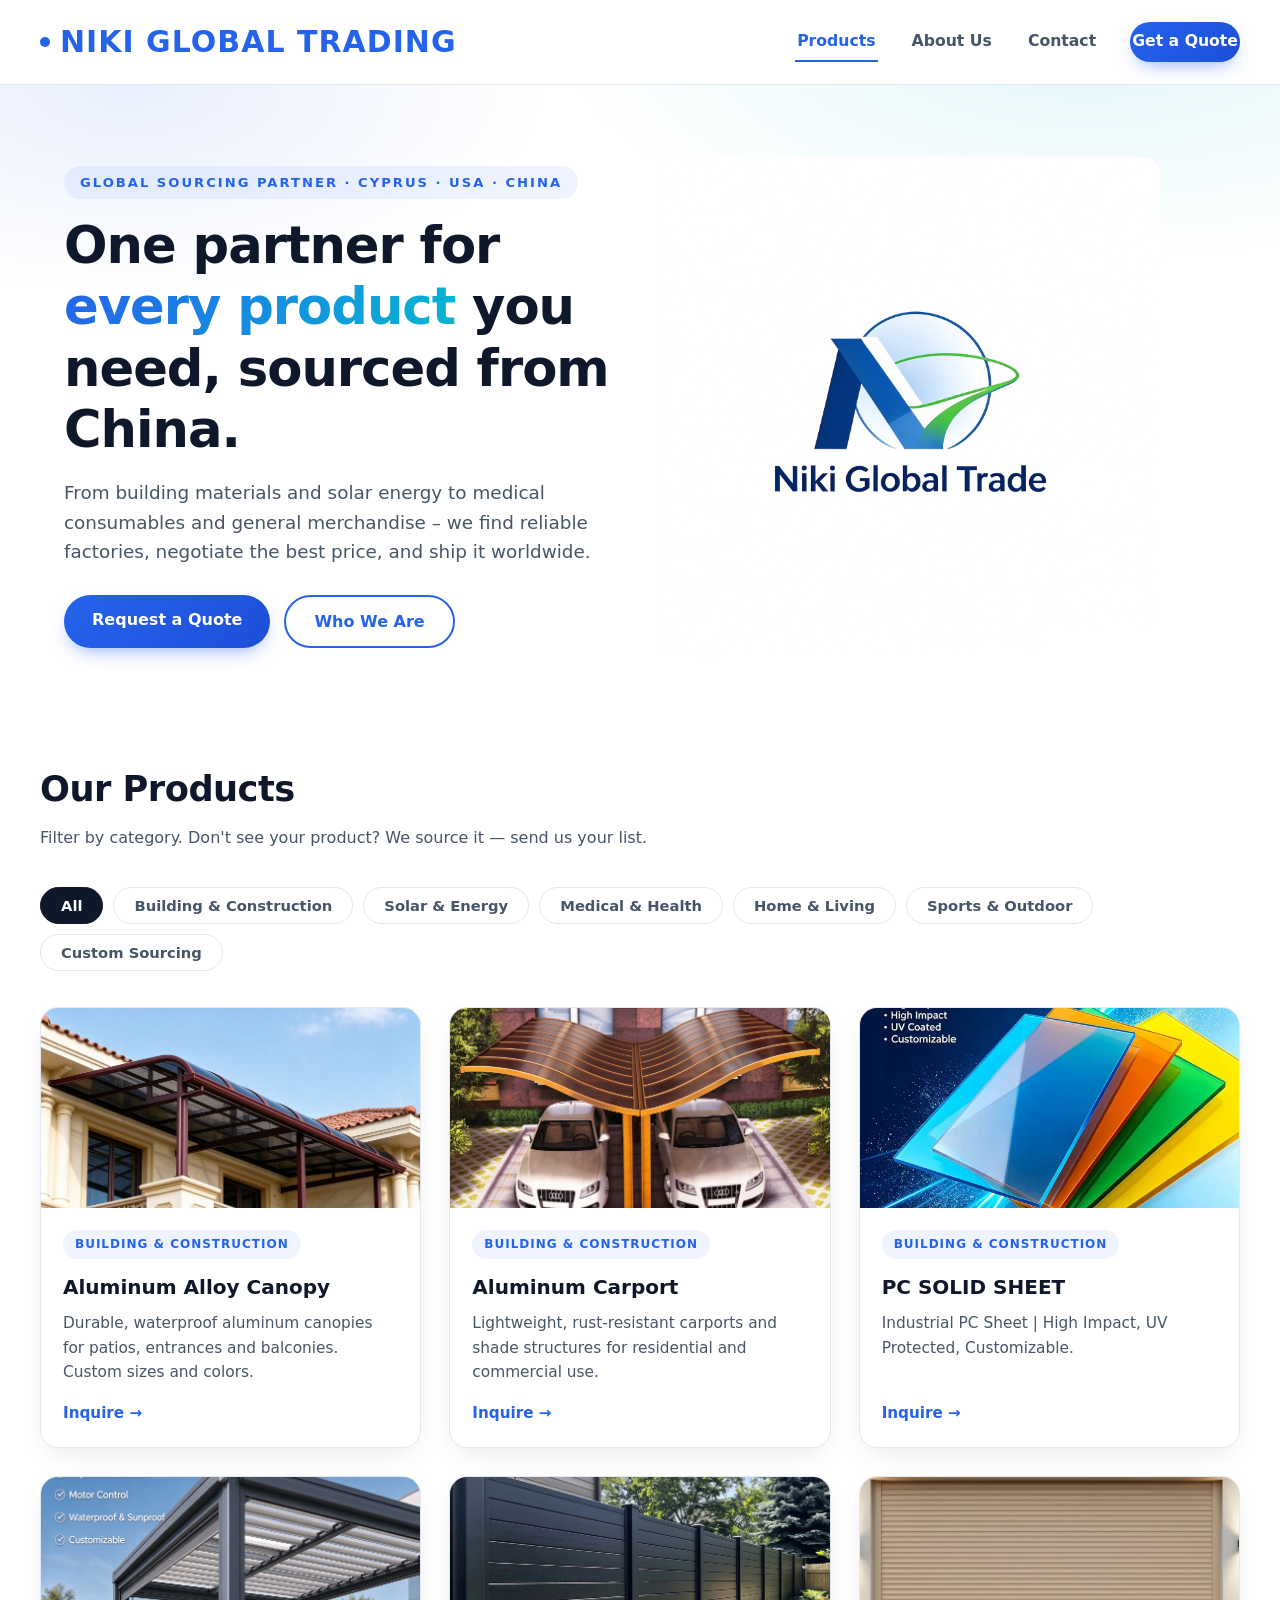
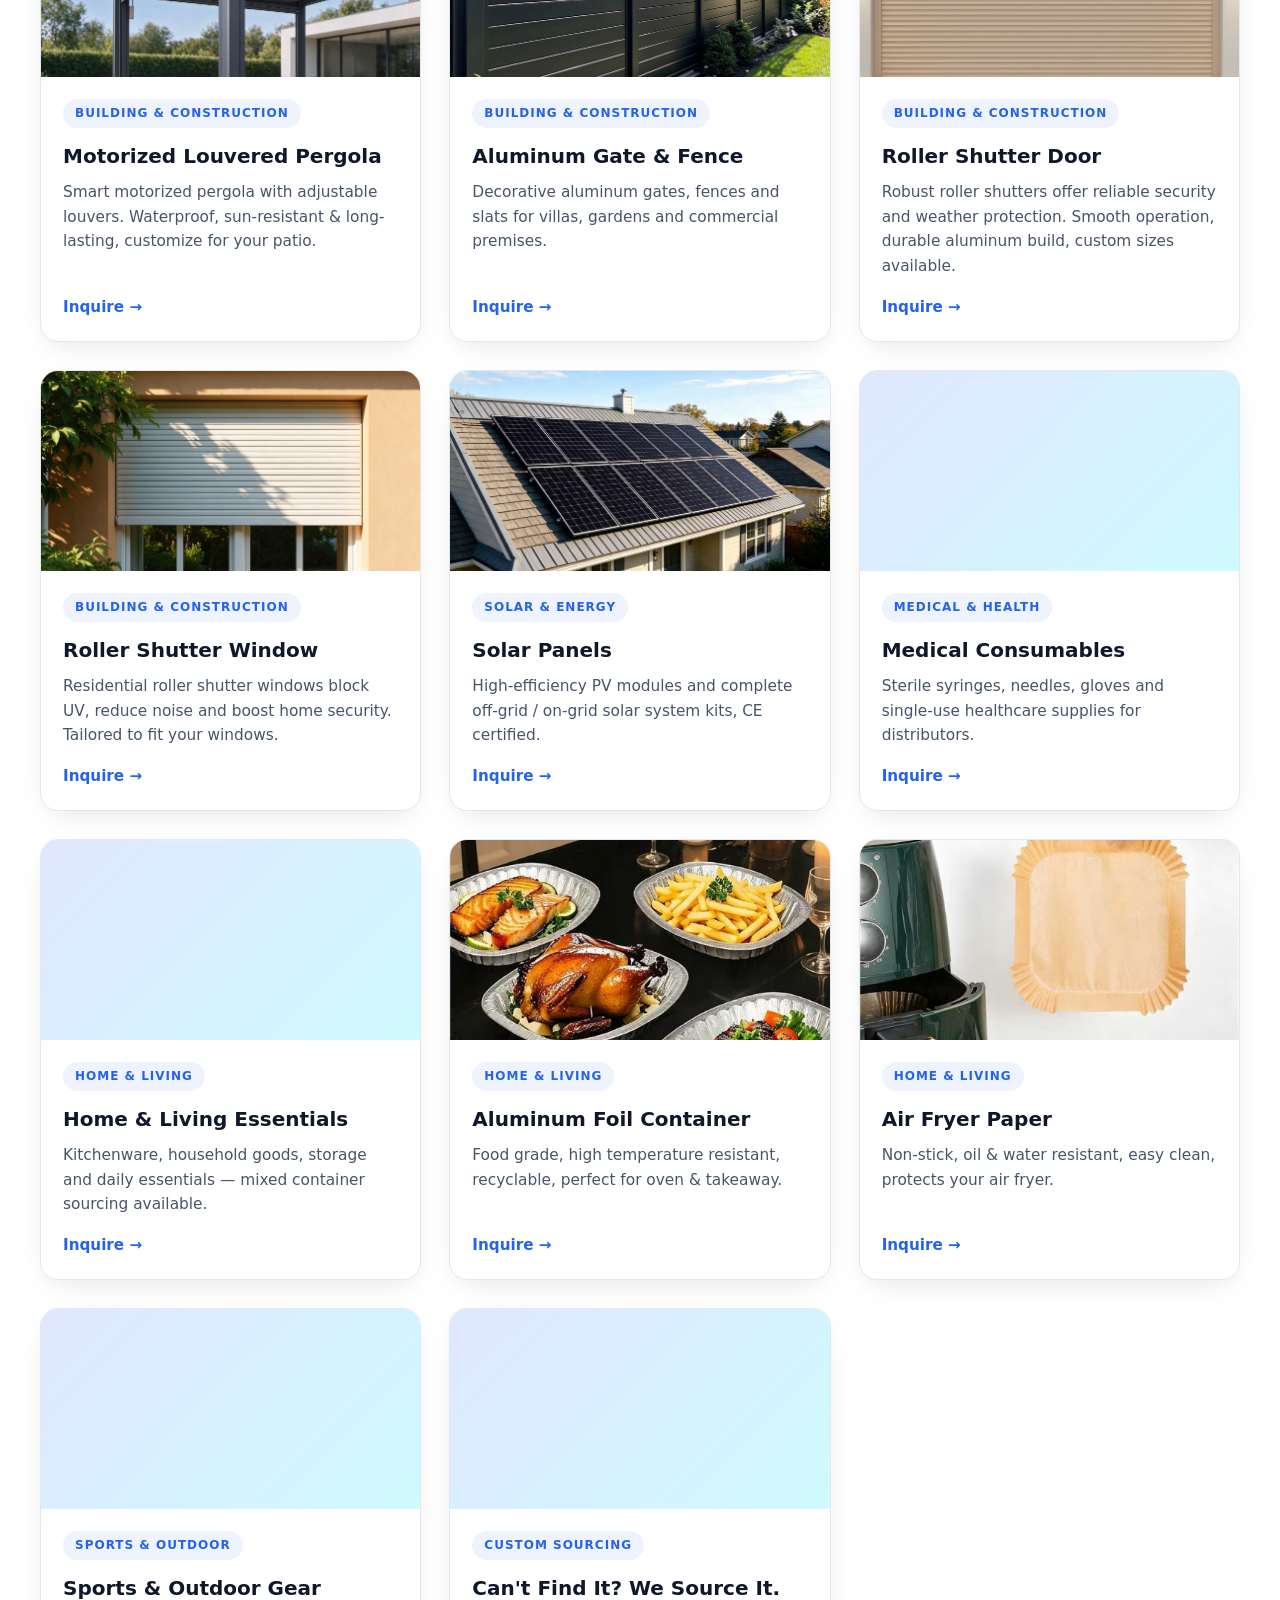
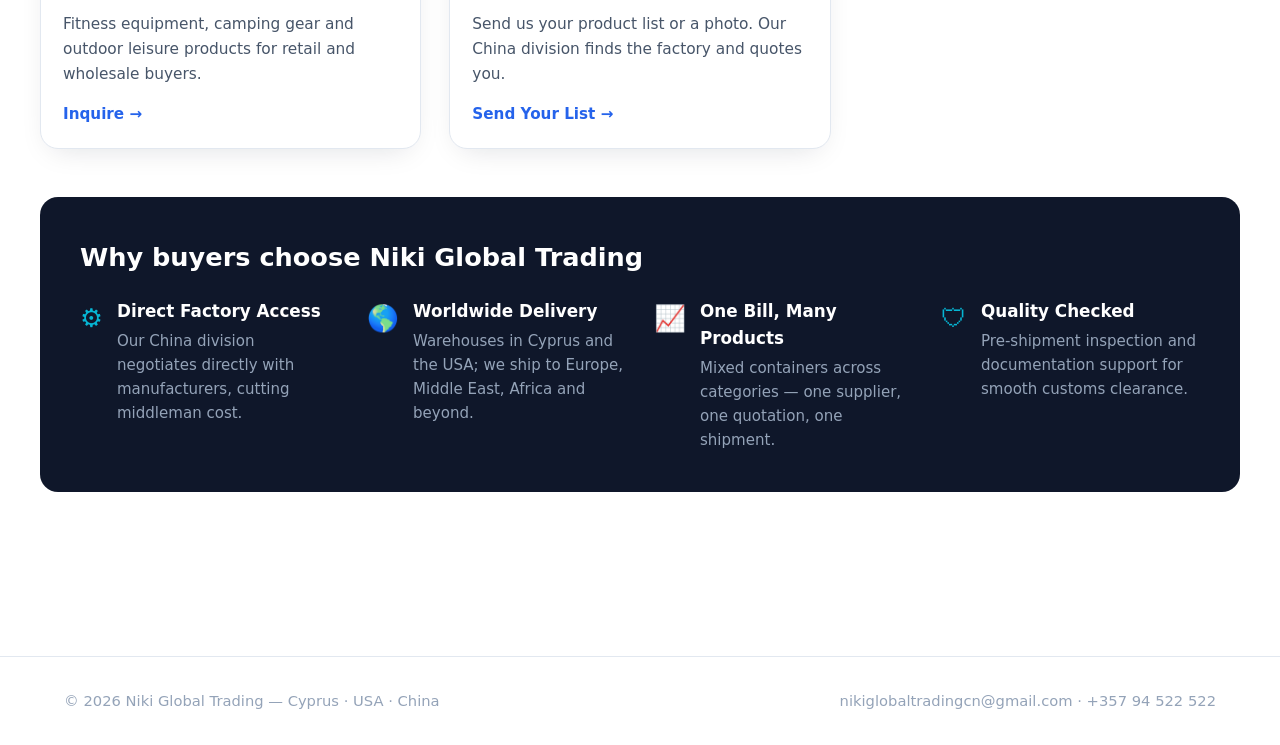
==== index.html @ d220c9c3 "Update index.html" ====
<!DOCTYPE html>
<html lang="en">
<head>
  <meta charset="UTF-8">
  <meta name="viewport" content="width=device-width, initial-scale=1.0">
  <title>Niki Global Trading | Products — Sourcing from China to the World</title>
  <meta name="description" content="Niki Global Trading: building materials, solar, medical consumables and general sourcing from China. Offices in Cyprus, USA and China.">
  <link rel="stylesheet" href="https://miaoda.feishu.cn/fonts/css2?family=Inter:wght@400;600;700;800&display=swap">
  <link rel="stylesheet" href="css/style.css">
</head>
<body>

<!-- ===================== Header ===================== -->
<header>
  <div class="container nav">
  
 <a href="index.html" class="brand"><span class="dot"></span><span class="brand-text">NIKI GLOBAL TRADING</span></a>
    <button class="nav-toggle" id="navToggle" aria-label="Menu">&#9776;</button>
    <nav class="nav-links" id="navLinks">
      <a href="index.html" class="active">Products</a>
      <a href="about.html">About Us</a>
      <a href="contact.html">Contact</a>
      <a href="contact.html" class="btn" style="color:#ffffff !important;">Get a Quote</a>
    </nav>
  </div>
</header>

<!-- ===================== Hero ===================== -->
<!-- ==================== Hero ==================== -->
<section class="hero">
  <div class="container hero-row">
    <div class="hero-text">
      <span class="eyebrow">Global Sourcing Partner · Cyprus · USA · China</span>
      <h1>One partner for <em>every product</em> you need, sourced from China.</h1>
      <p>From building materials and solar energy to medical consumables and general merchandise – we find reliable factories, negotiate the best price, and ship it worldwide.</p>
      <div class="hero-cta">
        <a href="contact.html" class="btn">Request a Quote</a>
        <a href="about.html" class="btn btn-ghost">Who We Are</a>
      </div>
    </div>
    <div class="hero-img">
      <!-- 这里放你的图片，把文件名改成你上传的 -->
      <img src="images/banner-main.jpg" alt="Niki Global Trading" style="width:100%;max-width:500px;border-radius:16px;">
    </div>
  </div>
</section>

<!-- ===================== Products ===================== -->
<main class="container section">
  <div class="section-head">
    <h2>Our Products</h2>
    <p>Filter by category. Don't see your product? We source it — send us your list.</p>
  </div>

  <!-- Category filter buttons (add a button here when you add a new category) -->
  <div class="filter-bar" id="filterBar">
    <button class="filter-btn active" data-filter="all">All</button>
    <button class="filter-btn" data-filter="building">Building &amp; Construction</button>
    <button class="filter-btn" data-filter="solar">Solar &amp; Energy</button>
    <button class="filter-btn" data-filter="medical">Medical &amp; Health</button>
    <button class="filter-btn" data-filter="home">Home &amp; Living</button>
    <button class="filter-btn" data-filter="outdoor">Sports &amp; Outdoor</button>
    <button class="filter-btn" data-filter="custom">Custom Sourcing</button>
  </div>

  <!--
    HOW TO ADD A NEW PRODUCT:
    Copy one whole <div class="product-card"> block below, paste it here,
    then change: data-category, img src, tag text, h3 title, p description.
    Image folder: images/  (put your product photos there, e.g. images/canopy-01.jpg)
  -->
  <div class="product-grid" id="productGrid">

    <!-- ===== Building & Construction ===== -->
   <div class="product-card" data-category="building">
  <div class="product-media"><img src="images/canopy01.jpg" alt="Aluminum Alloy Canopy" onerror="this.style.display='none'"></div>
  <div class="product-body">
    <span class="product-tag">Building &amp; Construction</span>
    <h3>Aluminum Alloy Canopy</h3>
    <p>Durable, waterproof aluminum canopies for patios, entrances and balconies. Custom sizes and colors.</p>
    <a class="inquire" href="contact.html">Inquire →</a>
  </div>
</div>

    <div class="product-card" data-category="building">
      <div class="product-media"><img src="images/carport01.jpg" alt="Aluminum Carport" onerror="this.style.display='none'"></div>
      <div class="product-body">
        <span class="product-tag">Building &amp; Construction</span>
        <h3>Aluminum Carport</h3>
        <p>Lightweight, rust-resistant carports and shade structures for residential and commercial use.</p>
        <a class="inquire" href="contact.html">Inquire →</a>
      </div>
    </div>

    <div class="product-card" data-category="building">
      <div class="product-media"><img src="images/solidpolycarbonatesheets.jpg" alt="solid polycarbonate sheets.jpg" onerror="this.style.display='none'"></div>
      <div class="product-body">
        <span class="product-tag">Building &amp; Construction</span>
        <h3>PC SOLID SHEET</h3>
        <p>Industrial PC Sheet | High Impact, UV Protected, Customizable.</p>
        <a class="inquire" href="contact.html">Inquire →</a>
      </div>
    </div>

    <div class="product-card" data-category="building">
      <div class="product-media"><img src="images/Motorized Louvered Pergola.jpg" alt="Glass Railing" onerror="this.style.display='none'"></div>
      <div class="product-body">
        <span class="product-tag">Building &amp; Construction</span>
        <h3>Motorized Louvered Pergola</h3>
        <p>Smart motorized pergola with adjustable louvers. Waterproof, sun-resistant & long-lasting, customize for your patio.</p>
        <a class="inquire" href="contact.html">Inquire →</a>
      </div>
    </div>

    <div class="product-card" data-category="building">
      <div class="product-media"><img src="images/fence01.jpg" alt="Aluminum Gate" onerror="this.style.display='none'"></div>
      <div class="product-body">
        <span class="product-tag">Building &amp; Construction</span>
        <h3>Aluminum Gate &amp; Fence</h3>
        <p>Decorative aluminum gates, fences and slats for villas, gardens and commercial premises.</p>
        <a class="inquire" href="contact.html">Inquire →</a>
      </div>
    </div>

    <div class="product-card" data-category="building">
      <div class="product-media"><img src="images/rollershutterdoor.jpg" alt="Aluminum Gate" onerror="this.style.display='none'"></div>
      <div class="product-body">
        <span class="product-tag">Building &amp; Construction</span>
        <h3>Roller Shutter Door</h3>
        <p>Robust roller shutters offer reliable security and weather protection. Smooth operation, durable aluminum build, custom sizes available.</p>
        <a class="inquire" href="contact.html">Inquire →</a>
      </div>
    </div>
    
   <div class="product-card" data-category="building">
      <div class="product-media"><img src="images/rollershutterwindow.jpg" alt="Aluminum Gate" onerror="this.style.display='none'"></div>
      <div class="product-body">
        <span class="product-tag">Building &amp; Construction</span>
        <h3>Roller Shutter Window</h3>
        <p>Residential roller shutter windows block UV, reduce noise and boost home security. Tailored to fit your windows.</p>
        <a class="inquire" href="contact.html">Inquire →</a>
      </div>
    </div>
    <!-- ===== Solar & Energy ===== -->
    <div class="product-card" data-category="solar">
      <div class="product-media"><img src="images/solarpanels.jpg" alt="Solar Panels" onerror="this.style.display='none'"></div>
      <div class="product-body">
        <span class="product-tag">Solar &amp; Energy</span>
        <h3>Solar Panels</h3>
        <p>High-efficiency PV modules and complete off-grid / on-grid solar system kits, CE certified.</p>
        <a class="inquire" href="contact.html">Inquire →</a>
      </div>
    </div>

    <!-- ===== Medical & Health ===== -->
    <div class="product-card" data-category="medical">
      <div class="product-media"><img src="images/medical-01.jpg" alt="Medical Consumables" onerror="this.style.display='none'"></div>
      <div class="product-body">
        <span class="product-tag">Medical &amp; Health</span>
        <h3>Medical Consumables</h3>
        <p>Sterile syringes, needles, gloves and single-use healthcare supplies for distributors.</p>
        <a class="inquire" href="contact.html">Inquire →</a>
      </div>
    </div>

    <!-- ===== Home & Living ===== -->
    <div class="product-card" data-category="home">
      <div class="product-media"><img src="images/home-01.jpg" alt="Home and Living" onerror="this.style.display='none'"></div>
      <div class="product-body">
        <span class="product-tag">Home &amp; Living</span>
        <h3>Home &amp; Living Essentials</h3>
        <p>Kitchenware, household goods, storage and daily essentials — mixed container sourcing available.</p>
        <a class="inquire" href="contact.html">Inquire →</a>
      </div>
    </div>
    <!-- ===== Aluminum Foil Container ===== -->
<div class="product-card" data-category="home">
  <div class="product-media"><img src="images/aluminumcontainer.jpg" alt="Aluminum Foil Container" onerror="this.style.display='none'"></div>
  <div class="product-body">
    <span class="product-tag">Home &amp; Living</span>
    <h3>Aluminum Foil Container</h3>
    <p>Food grade, high temperature resistant, recyclable, perfect for oven &amp; takeaway.</p>
    <a class="inquire" href="contact.html">Inquire →</a>
  </div>
</div>
    <!-- ===== Air Fryer Paper ===== -->
<div class="product-card" data-category="home">
  <div class="product-media"><img src="images/airfryerliner.jpg" alt="Air Fryer Paper" onerror="this.style.display='none'"></div>
  <div class="product-body">
    <span class="product-tag">Home &amp; Living</span>
    <h3>Air Fryer Paper</h3>
    <p>Non-stick, oil &amp; water resistant, easy clean, protects your air fryer.</p>
    <a class="inquire" href="contact.html">Inquire →</a>
  </div>
</div>

    <!-- ===== Sports & Outdoor ===== -->
    <div class="product-card" data-category="outdoor">
      <div class="product-media"><img src="images/outdoor-01.jpg" alt="Sports and Outdoor" onerror="this.style.display='none'"></div>
      <div class="product-body">
        <span class="product-tag">Sports &amp; Outdoor</span>
        <h3>Sports &amp; Outdoor Gear</h3>
        <p>Fitness equipment, camping gear and outdoor leisure products for retail and wholesale buyers.</p>
        <a class="inquire" href="contact.html">Inquire →</a>
      </div>
    </div>

    <!-- ===== Custom Sourcing ===== -->
    <div class="product-card" data-category="custom">
      <div class="product-media"><img src="images/custom-01.jpg" alt="Custom Sourcing" onerror="this.style.display='none'"></div>
      <div class="product-body">
        <span class="product-tag">Custom Sourcing</span>
        <h3>Can't Find It? We Source It.</h3>
        <p>Send us your product list or a photo. Our China division finds the factory and quotes you.</p>
        <a class="inquire" href="contact.html">Send Your List →</a>
      </div>
    </div>

  </div>

  <!-- ===================== Why work with us ===================== -->
  <div class="value-strip">
    <h3>Why buyers choose Niki Global Trading</h3>
    <div class="value-grid">
      <div class="value-item"><div class="ico">&#9881;</div><div><h4>Direct Factory Access</h4><p>Our China division negotiates directly with manufacturers, cutting middleman cost.</p></div></div>
      <div class="value-item"><div class="ico">&#127758;</div><div><h4>Worldwide Delivery</h4><p>Warehouses in Cyprus and the USA; we ship to Europe, Middle East, Africa and beyond.</p></div></div>
      <div class="value-item"><div class="ico">&#128200;</div><div><h4>One Bill, Many Products</h4><p>Mixed containers across categories — one supplier, one quotation, one shipment.</p></div></div>
      <div class="value-item"><div class="ico">&#128737;</div><div><h4>Quality Checked</h4><p>Pre-shipment inspection and documentation support for smooth customs clearance.</p></div></div>
    </div>
  </div>
</main>

<!-- ===================== Footer ===================== -->
<footer>
  <div class="container footer-inner">
    <div>© 2026 Niki Global Trading — Cyprus · USA · China</div>
    <div><a href="mailto:nikiglobaltradingcn@gmail.com">nikiglobaltradingcn@gmail.com</a> · +357 94 522 522</div>
  </div>
</footer>

<script>
  // Mobile menu
  document.getElementById('navToggle').addEventListener('click', function () {
    document.getElementById('navLinks').classList.toggle('open');
  });

  // Product category filter
  const buttons = document.querySelectorAll('#filterBar .filter-btn');
  const cards = document.querySelectorAll('#productGrid .product-card');
  buttons.forEach(function (btn) {
    btn.addEventListener('click', function () {
      buttons.forEach(b => b.classList.remove('active'));
      btn.classList.add('active');
      const filter = btn.dataset.filter;
      cards.forEach(function (card) {
        card.style.display = (filter === 'all' || card.dataset.category === filter) ? '' : 'none';
      });
    });
  });
</script>
</body>
</html>
---- css/style.css ----
/* ============================================================
   Niki Global Trading — shared stylesheet
   Modern B2B / clean / tech vibe. Light base, electric blue accent.
   ============================================================ */

:root {
  --blue: #2563eb;
  --blue-dark: #1d4ed8;
  --cyan: #06b6d4;
  --ink: #0f172a;
  --ink-soft: #475569;
  --ink-light: #94a3b8;
  --bg: #ffffff;
  --bg-soft: #f1f5f9;
  --line: #e2e8f0;
  --radius: 18px;
  --shadow: 0 10px 30px -12px rgba(15, 23, 42, .15);
  --shadow-hover: 0 22px 45px -18px rgba(37, 99, 235, .35);
}

* { margin: 0; padding: 0; box-sizing: border-box; }

html { scroll-behavior: smooth; }

body {
  font-family: 'Inter', 'Segoe UI', Roboto, system-ui, -apple-system, sans-serif;
  color: var(--ink);
  background: var(--bg);
  line-height: 1.6;
  -webkit-font-smoothing: antialiased;
}

.container { max-width: 1200px; margin: 0 auto; padding: 0 24px; }

a { color: inherit; text-decoration: none; }
img { display: block; max-width: 100%; }

/* ============ Header / Nav ============ */
header {
  position: sticky; top: 0; z-index: 100;
  background: rgba(255, 255, 255, .85);
  backdrop-filter: blur(12px);
  border-bottom: 1px solid var(--line);
}
.nav {
  display: flex; align-items: center; justify-content: space-between;
  padding: 18px 0; gap: 20px;
}
.brand { display: flex; align-items: baseline; gap: 10px; font-weight: 800; letter-spacing: .5px; }
.brand .dot { width: 10px; height: 10px; border-radius: 50%; background: linear-gradient(135deg, var(--blue), var(--cyan)); align-self: center; }
.brand strong { font-size: 1.25rem; }
.brand span { color: var(--blue); }
.nav-links { display: flex; gap: 32px; align-items: center; }
.nav-links a {
  font-weight: 600; color: var(--ink-soft); font-size: .98rem;
  padding: 6px 2px; border-bottom: 2px solid transparent; transition: .2s;
}
.nav-links a:hover, .nav-links a.active { color: var(--blue); border-bottom-color: var(--blue); }
.btn {
  display: inline-block; background: linear-gradient(135deg, var(--blue), var(--blue-dark));
  color: #fff; font-weight: 700; padding: 12px 28px; border-radius: 999px;
  transition: .25s; box-shadow: 0 8px 20px -8px rgba(37, 99, 235, .6); border: none; cursor: pointer;
}
.btn:hover { transform: translateY(-2px); box-shadow: 0 14px 28px -10px rgba(37, 99, 235, .7); }
.btn-ghost {
  background: transparent; color: var(--blue); border: 2px solid var(--blue); box-shadow: none;
}
.btn-ghost:hover { background: rgba(37, 99, 235, .08); }
.nav-toggle { display: none; background: none; border: none; font-size: 1.6rem; color: var(--ink); cursor: pointer; }

/* ============ Hero (compact, since there is no Home page) ============ */
.hero {
  padding: 72px 0 48px;
  background:
    radial-gradient(900px 400px at 85% -10%, rgba(6, 182, 212, .12), transparent 60%),
    radial-gradient(700px 350px at 10% 0%, rgba(37, 99, 235, .10), transparent 60%),
    var(--bg);
}
.hero .eyebrow {
  display: inline-block; font-size: .82rem; font-weight: 700; letter-spacing: 2px;
  text-transform: uppercase; color: var(--blue); margin-bottom: 16px;
  padding: 6px 16px; background: rgba(37, 99, 235, .08); border-radius: 999px;
}
.hero h1 { font-size: clamp(2rem, 4.5vw, 3.2rem); font-weight: 800; line-height: 1.2; letter-spacing: -1px; max-width: 720px; }
.hero h1 em { font-style: normal; background: linear-gradient(120deg, var(--blue), var(--cyan)); -webkit-background-clip: text; background-clip: text; color: transparent; }
.hero p { font-size: 1.15rem; color: var(--ink-soft); max-width: 640px; margin-top: 18px; }
.hero-cta { margin-top: 28px; display: flex; gap: 14px; flex-wrap: wrap; }

/* ============ Section titles ============ */
.section { padding: 56px 0; }
.section-head { margin-bottom: 36px; }
.section-head h2 { font-size: clamp(1.6rem, 3vw, 2.2rem); font-weight: 800; letter-spacing: -.5px; }
.section-head p { color: var(--ink-soft); margin-top: 8px; max-width: 620px; }

/* ============ Product filter ============ */
.filter-bar { display: flex; flex-wrap: wrap; gap: 10px; margin: 24px 0 36px; }
.filter-btn {
  padding: 9px 20px; border-radius: 999px; border: 1px solid var(--line);
  background: #fff; color: var(--ink-soft); font-weight: 600; font-size: .92rem;
  cursor: pointer; transition: .2s; font-family: inherit;
}
.filter-btn:hover { border-color: var(--blue); color: var(--blue); }
.filter-btn.active { background: var(--ink); color: #fff; border-color: var(--ink); }

/* ============ Product grid & cards ============ */
.product-grid {
  display: grid; grid-template-columns: repeat(auto-fill, minmax(280px, 1fr)); gap: 28px;
}
.product-card {
  background: #fff; border: 1px solid var(--line); border-radius: var(--radius);
  overflow: hidden; transition: .28s; box-shadow: var(--shadow); display: flex; flex-direction: column;
}
.product-card:hover { transform: translateY(-6px); box-shadow: var(--shadow-hover); border-color: rgba(37, 99, 235, .35); }
.product-media {
  height: 200px; background: linear-gradient(135deg, #e0e7ff, #cffafe);
  position: relative; overflow: hidden;
}
.product-media img { width: 100%; height: 100%; object-fit: cover; }
.product-body { padding: 22px; display: flex; flex-direction: column; flex: 1; }
.product-tag {
  align-self: flex-start; font-size: .75rem; font-weight: 700; letter-spacing: 1px;
  text-transform: uppercase; color: var(--blue); background: rgba(37, 99, 235, .08);
  padding: 5px 12px; border-radius: 999px; margin-bottom: 12px;
}
.product-body h3 { font-size: 1.25rem; font-weight: 700; margin-bottom: 8px; }
.product-body p { color: var(--ink-soft); font-size: .96rem; flex: 1; }
.product-body .inquire { margin-top: 16px; font-weight: 700; color: var(--blue); font-size: .95rem; }
.product-body .inquire:hover { text-decoration: underline; }

/* ============ Feature / value strip ============ */
.value-strip { background: var(--ink); color: #e2e8f0; border-radius: var(--radius); padding: 40px; margin: 48px 0; }
.value-strip h3 { color: #fff; font-size: 1.6rem; margin-bottom: 20px; }
.value-grid { display: grid; grid-template-columns: repeat(auto-fit, minmax(220px, 1fr)); gap: 28px; }
.value-item { display: flex; gap: 14px; }
.value-item .ico { font-size: 1.6rem; color: var(--cyan); }
.value-item h4 { color: #fff; font-size: 1.05rem; margin-bottom: 4px; }
.value-item p { color: #94a3b8; font-size: .94rem; }

/* ============ About page ============ */
.about-grid { display: grid; grid-template-columns: repeat(auto-fit, minmax(280px, 1fr)); gap: 28px; margin-top: 32px; }
.about-card { background: var(--bg-soft); border-radius: var(--radius); padding: 32px; border: 1px solid var(--line); }
.about-card .ico { font-size: 2rem; color: var(--blue); margin-bottom: 14px; }
.about-card h3 { font-size: 1.3rem; margin-bottom: 8px; }
.about-card p { color: var(--ink-soft); }
.timeline { margin-top: 24px; }
.timeline-item { display: flex; gap: 20px; padding: 18px 0; border-bottom: 1px solid var(--line); }
.timeline-item .year { font-weight: 800; color: var(--blue); min-width: 90px; }

/* ============ Contact page ============ */
.contact-wrap { display: grid; grid-template-columns: 1fr 1fr; gap: 36px; margin-top: 32px; }
.contact-card { background: #fff; border: 1px solid var(--line); border-radius: var(--radius); padding: 36px; box-shadow: var(--shadow); }
.contact-item { display: flex; gap: 16px; align-items: flex-start; margin-bottom: 22px; }
.contact-item .ico { font-size: 1.4rem; color: var(--blue); margin-top: 3px; }
.contact-item h4 { font-size: 1rem; }
.contact-item a, .contact-item span { color: var(--ink-soft); word-break: break-all; }
.contact-item a:hover { color: var(--blue); }
.contact-note { background: linear-gradient(135deg, var(--blue), var(--cyan)); color: #fff; border-radius: var(--radius); padding: 36px; margin-top: 36px; }
.contact-note h3 { font-size: 1.5rem; margin-bottom: 10px; }
.contact-note .btn { background: #fff; color: var(--blue); margin-top: 16px; }

/* ============ Footer ============ */
footer { border-top: 1px solid var(--line); margin-top: 60px; padding: 32px 0; color: var(--ink-light); font-size: .92rem; }
.footer-inner { display: flex; justify-content: space-between; flex-wrap: wrap; gap: 12px; }

/* ============ Responsive ============ */
@media (max-width: 820px) {
  .nav-links {
    display: none; position: absolute; top: 100%; left: 0; right: 0;
    background: #fff; flex-direction: column; padding: 20px 24px; gap: 18px;
    border-bottom: 1px solid var(--line); box-shadow: var(--shadow);
  }
  .nav-links.open { display: flex; }
  .nav-toggle { display: block; }
  .contact-wrap { grid-template-columns: 1fr; }
  .hero { padding: 48px 0 32px; }
  .value-strip { padding: 28px; }
}
.hero-row {
  display: grid;
  grid-template-columns: 1fr 1fr;
  gap: 40px;
  align-items: center;
}
.hero-img img {
  width: 100%;
  border-radius: 16px;
  object-fit: cover;
}
/* 手机端自动变成上下排列 */
@media(max-width:768px){
  .hero-row {
    grid-template-columns: 1fr;
  }
  .hero-img {
    margin-top:24px;
  }
}
.brand {
  display: flex;
  align-items: center;
  gap: 10px;
  text-decoration: none;
}
.brand-text {
  font-size: 30px;
  font-weight: 800;
  color: #121826;
  letter-spacing: 1px;
}
.brand .dot {
  width: 10px;
  height: 10px;
  background: #2563eb;
  border-radius: 50%;
  display: inline-block;
}
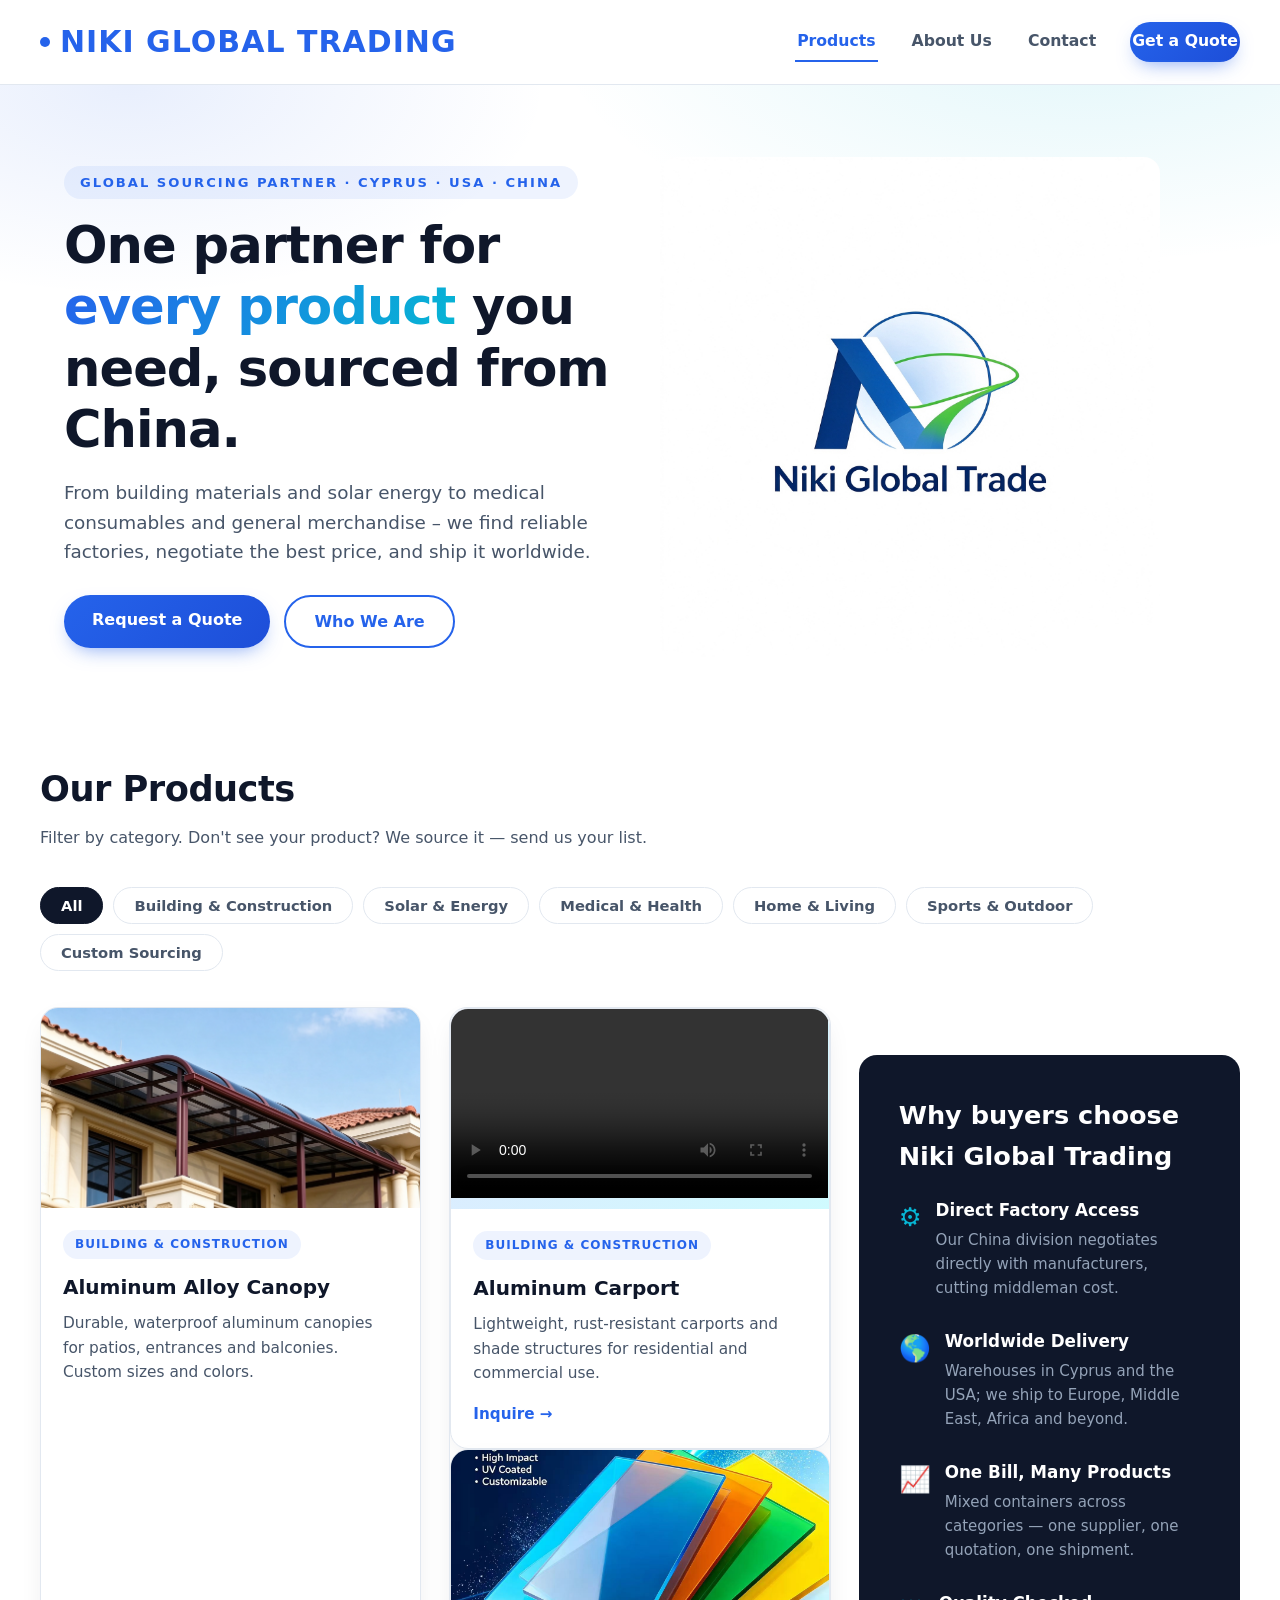
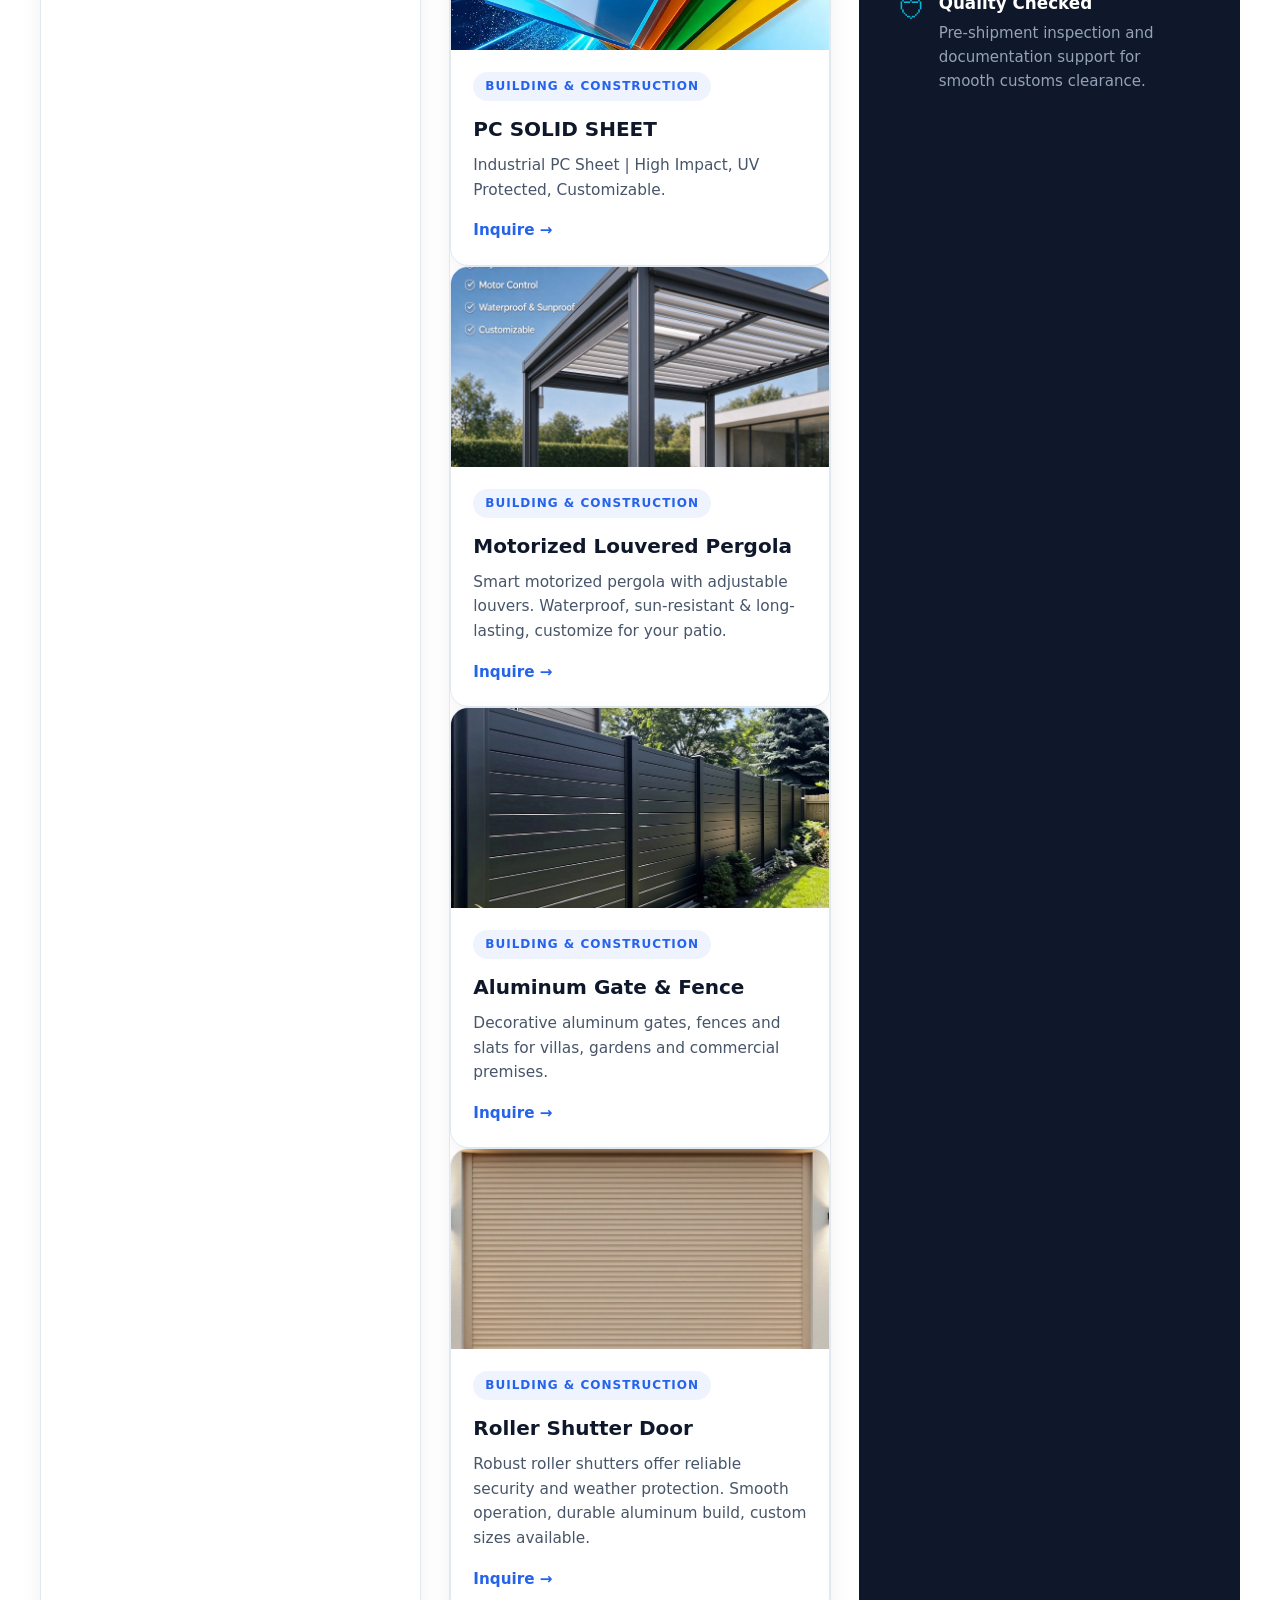
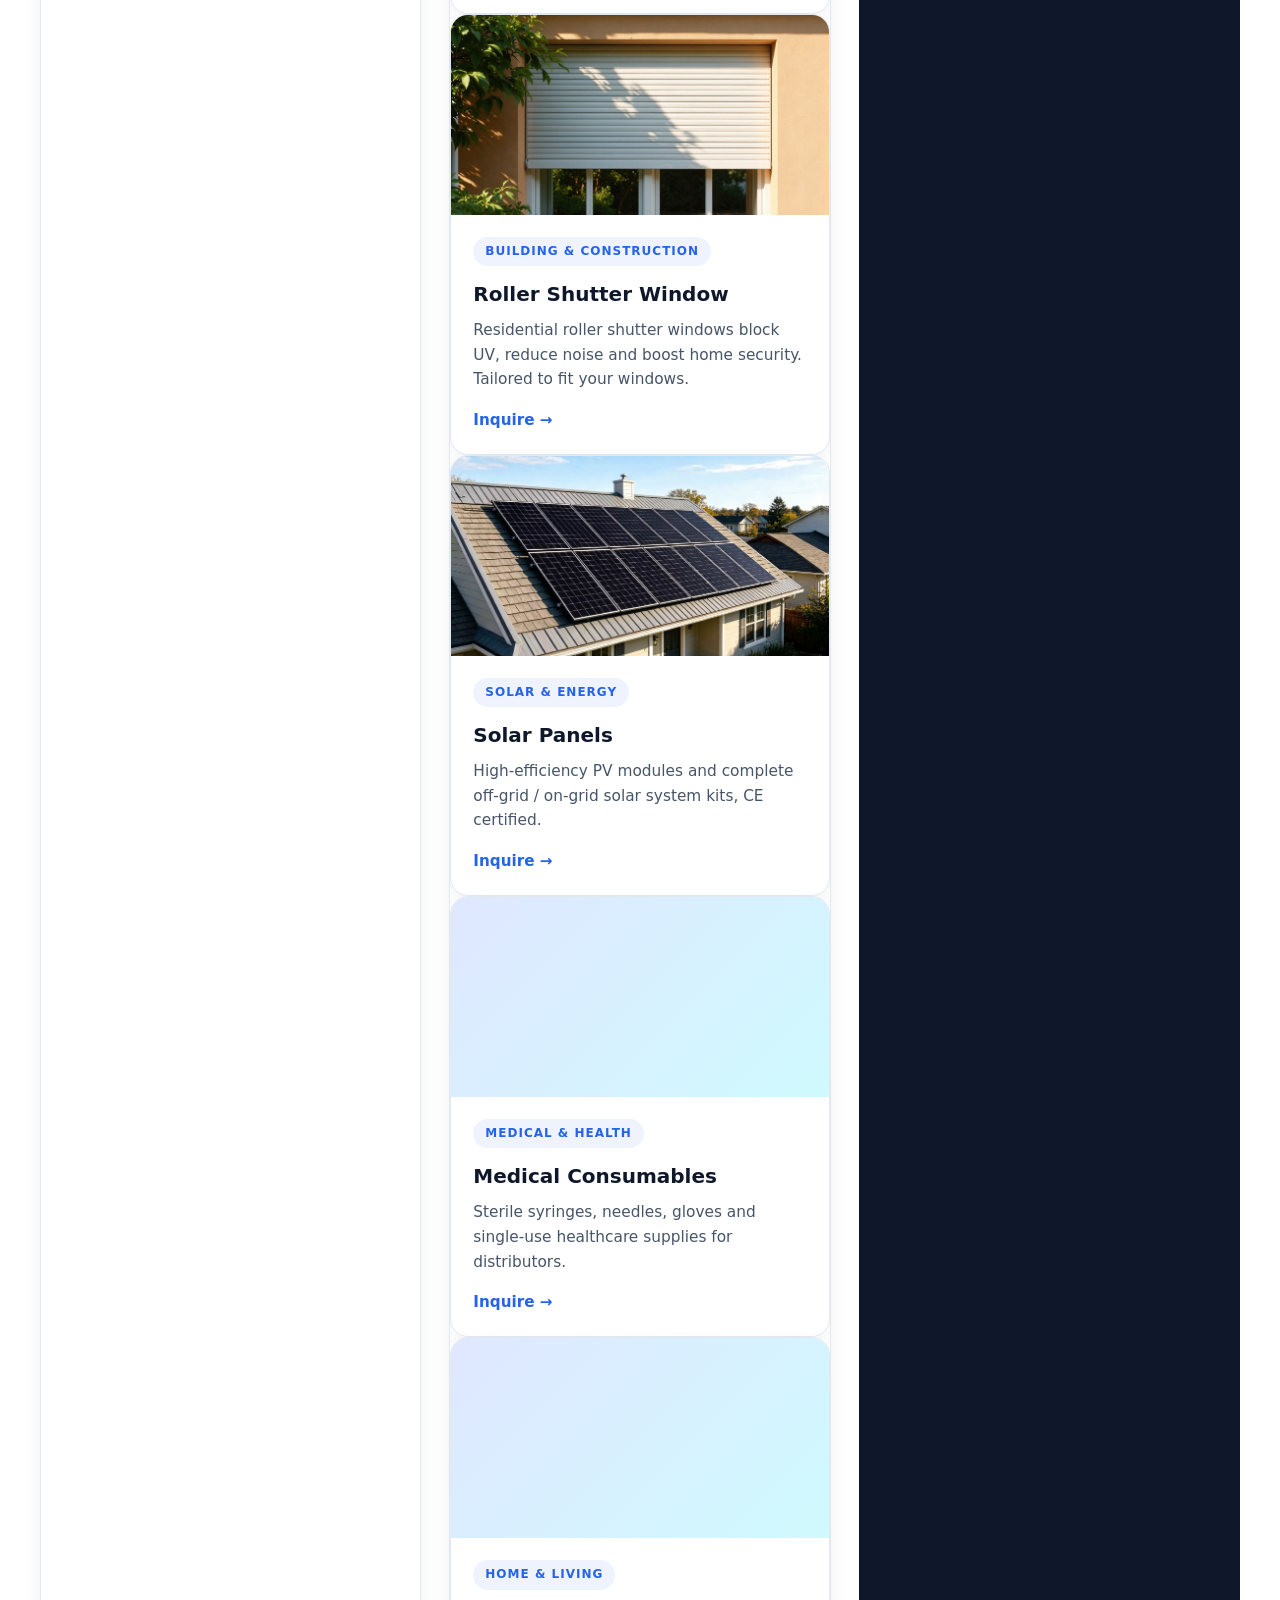
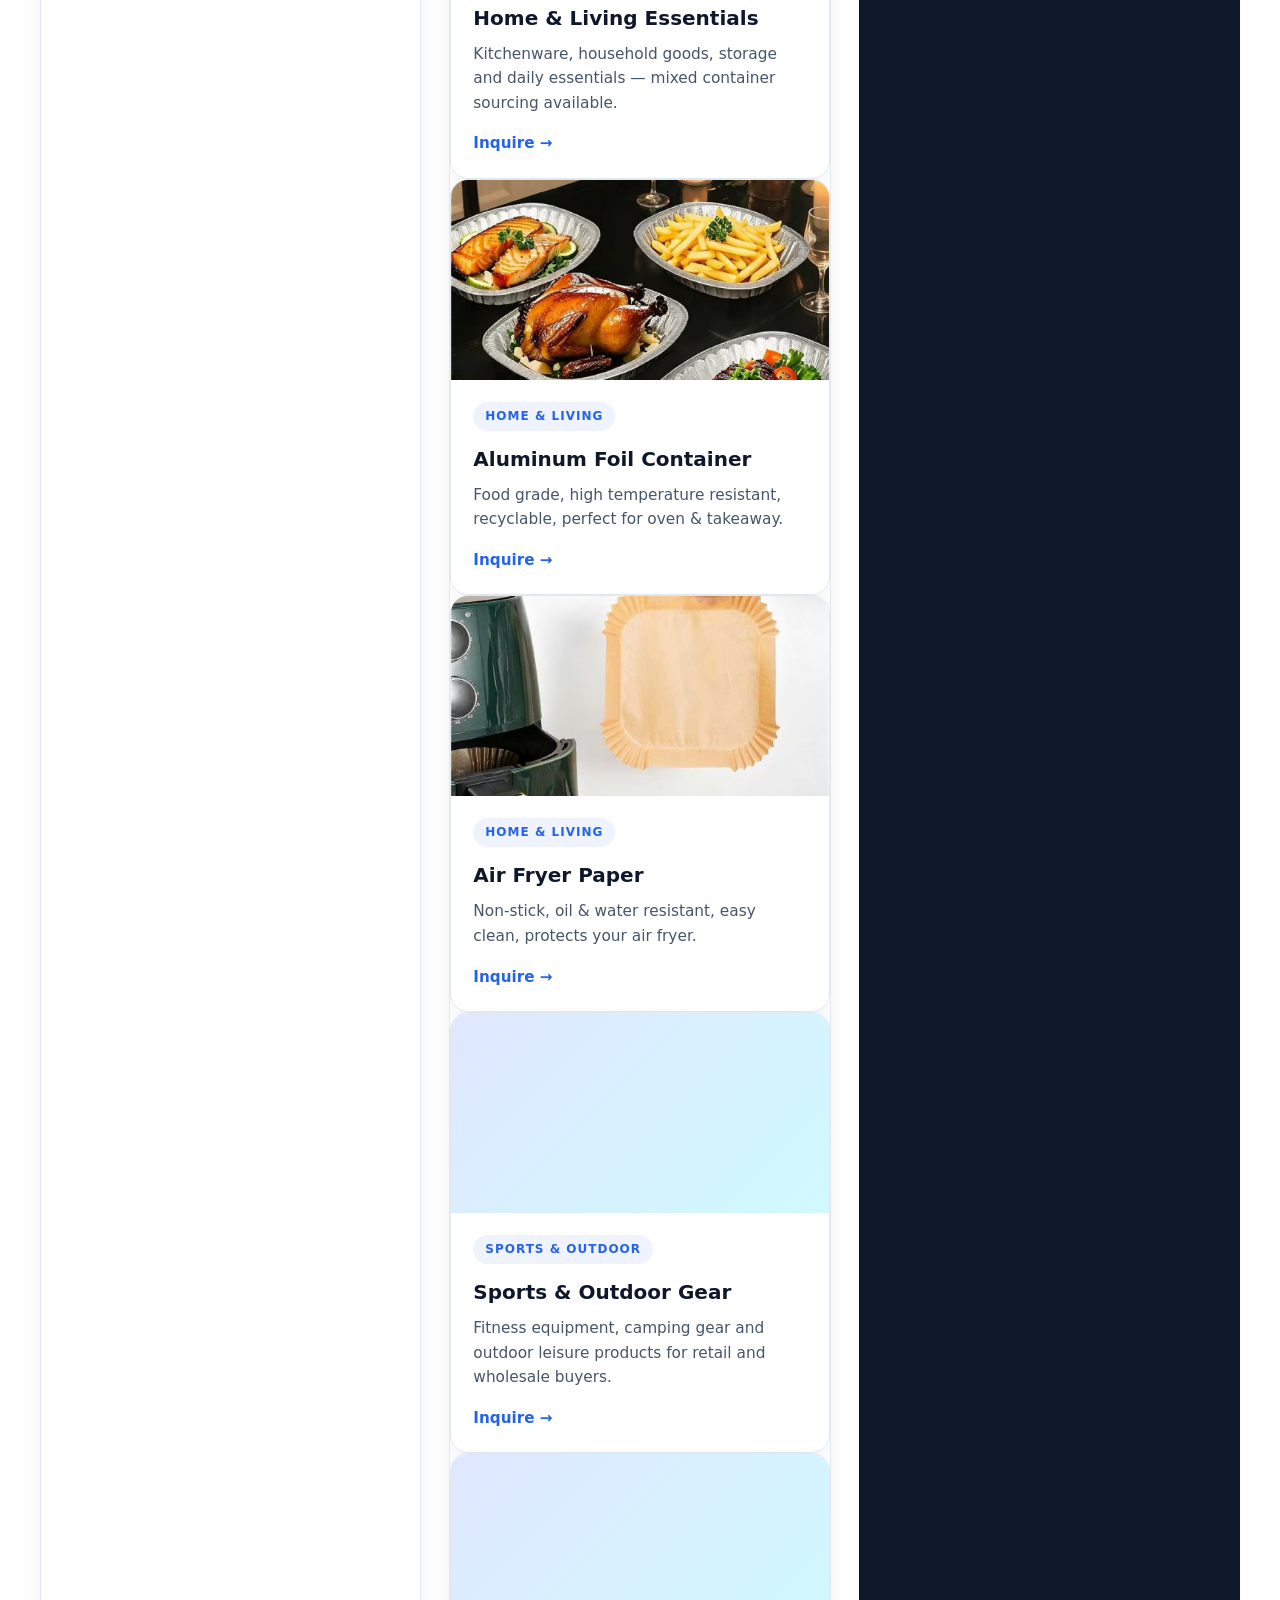
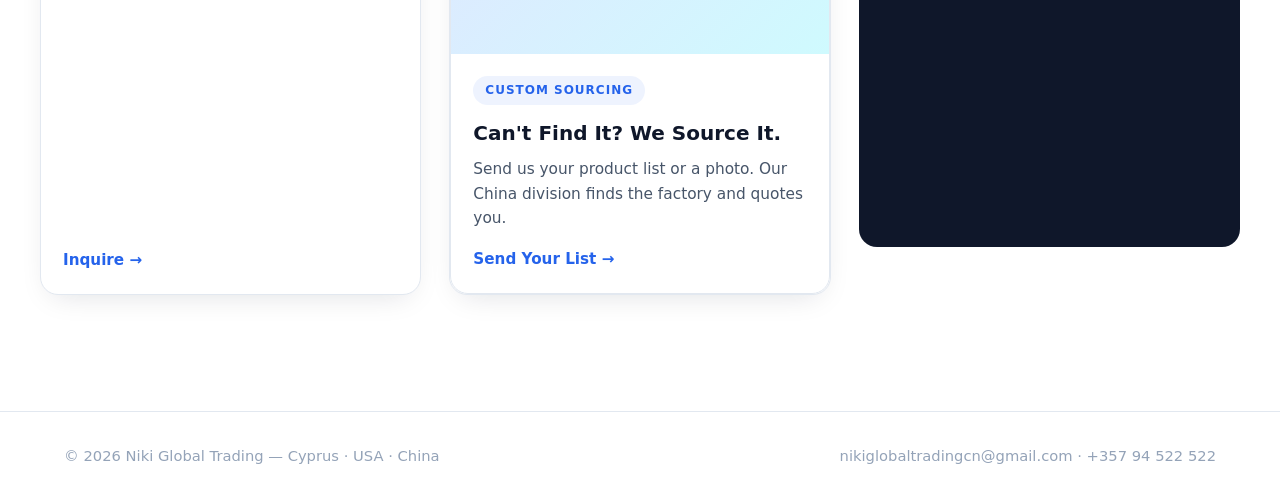
==== commit 96b70424: "Update index.html" ====
--- a/index.html
+++ b/index.html
@@ -72,8 +72,13 @@
   <div class="product-grid" id="productGrid">
 
     <!-- ===== Building & Construction ===== -->
-   <div class="product-card" data-category="building">
-  <div class="product-media"><img src="images/canopy01.jpg" alt="Aluminum Alloy Canopy" onerror="this.style.display='none'"></div>
+  <div class="product-card" data-category="building">
+  <div class="product-media" style="position:relative;overflow:hidden;cursor:pointer;">
+    <img class="card-img" src="images/canopy01.jpg" alt="Aluminum Alloy Canopy" onerror="this.style.display='none'">
+    <video class="card-video" src="videos/canopy.mp4" muted loop playsinline webkit-playsinline preload="auto">
+      Your browser does not support video.
+    </video>
+  </div>
   <div class="product-body">
     <span class="product-tag">Building &amp; Construction</span>
     <h3>Aluminum Alloy Canopy</h3>
@@ -83,14 +88,19 @@
 </div>
 
     <div class="product-card" data-category="building">
-      <div class="product-media"><img src="images/carport01.jpg" alt="Aluminum Carport" onerror="this.style.display='none'"></div>
-      <div class="product-body">
-        <span class="product-tag">Building &amp; Construction</span>
-        <h3>Aluminum Carport</h3>
-        <p>Lightweight, rust-resistant carports and shade structures for residential and commercial use.</p>
-        <a class="inquire" href="contact.html">Inquire →</a>
-      </div>
-    </div>
+     <div class="product-card" data-category="building">
+  <div class="product-media">
+    <video controls preload="metadata" style="width:100%;">
+      <source src="videos/carport.mp4" type="video/mp4">
+    </video>
+  </div>
+  <div class="product-body">
+    <span class="product-tag">Building &amp; Construction</span>
+    <h3>Aluminum Carport</h3>
+    <p>Lightweight, rust-resistant carports and shade structures for residential and commercial use.</p>
+    <a class="inquire" href="contact.html">Inquire →</a>
+  </div>
+</div>
 
     <div class="product-card" data-category="building">
       <div class="product-media"><img src="images/solidpolycarbonatesheets.jpg" alt="solid polycarbonate sheets.jpg" onerror="this.style.display='none'"></div>
@@ -258,5 +268,37 @@
     });
   });
 </script>
+<style>
+.product-media {
+  position:relative;
+  overflow:hidden;
+}
+.card-img, .card-video{
+  width:100%;
+  height:100%;
+  object-fit:cover;
+  transition:opacity 0.3s;
+}
+.card-video{
+  position:absolute;
+  top:0;
+  left:0;
+  opacity:0;
+}
+.product-media.active .card-img{opacity:0;}
+.product-media.active .card-video{opacity:1;}
+</style>
+<script>
+document.querySelectorAll('.product-media').forEach(item=>{
+  item.onclick = function(){
+    this.classList.toggle('active');
+    const v = this.querySelector('video');
+    if(v){
+      if(this.classList.contains('active')) v.play();
+      else v.pause();
+    }
+  }
+})
+</script>
 </body>
 </html>
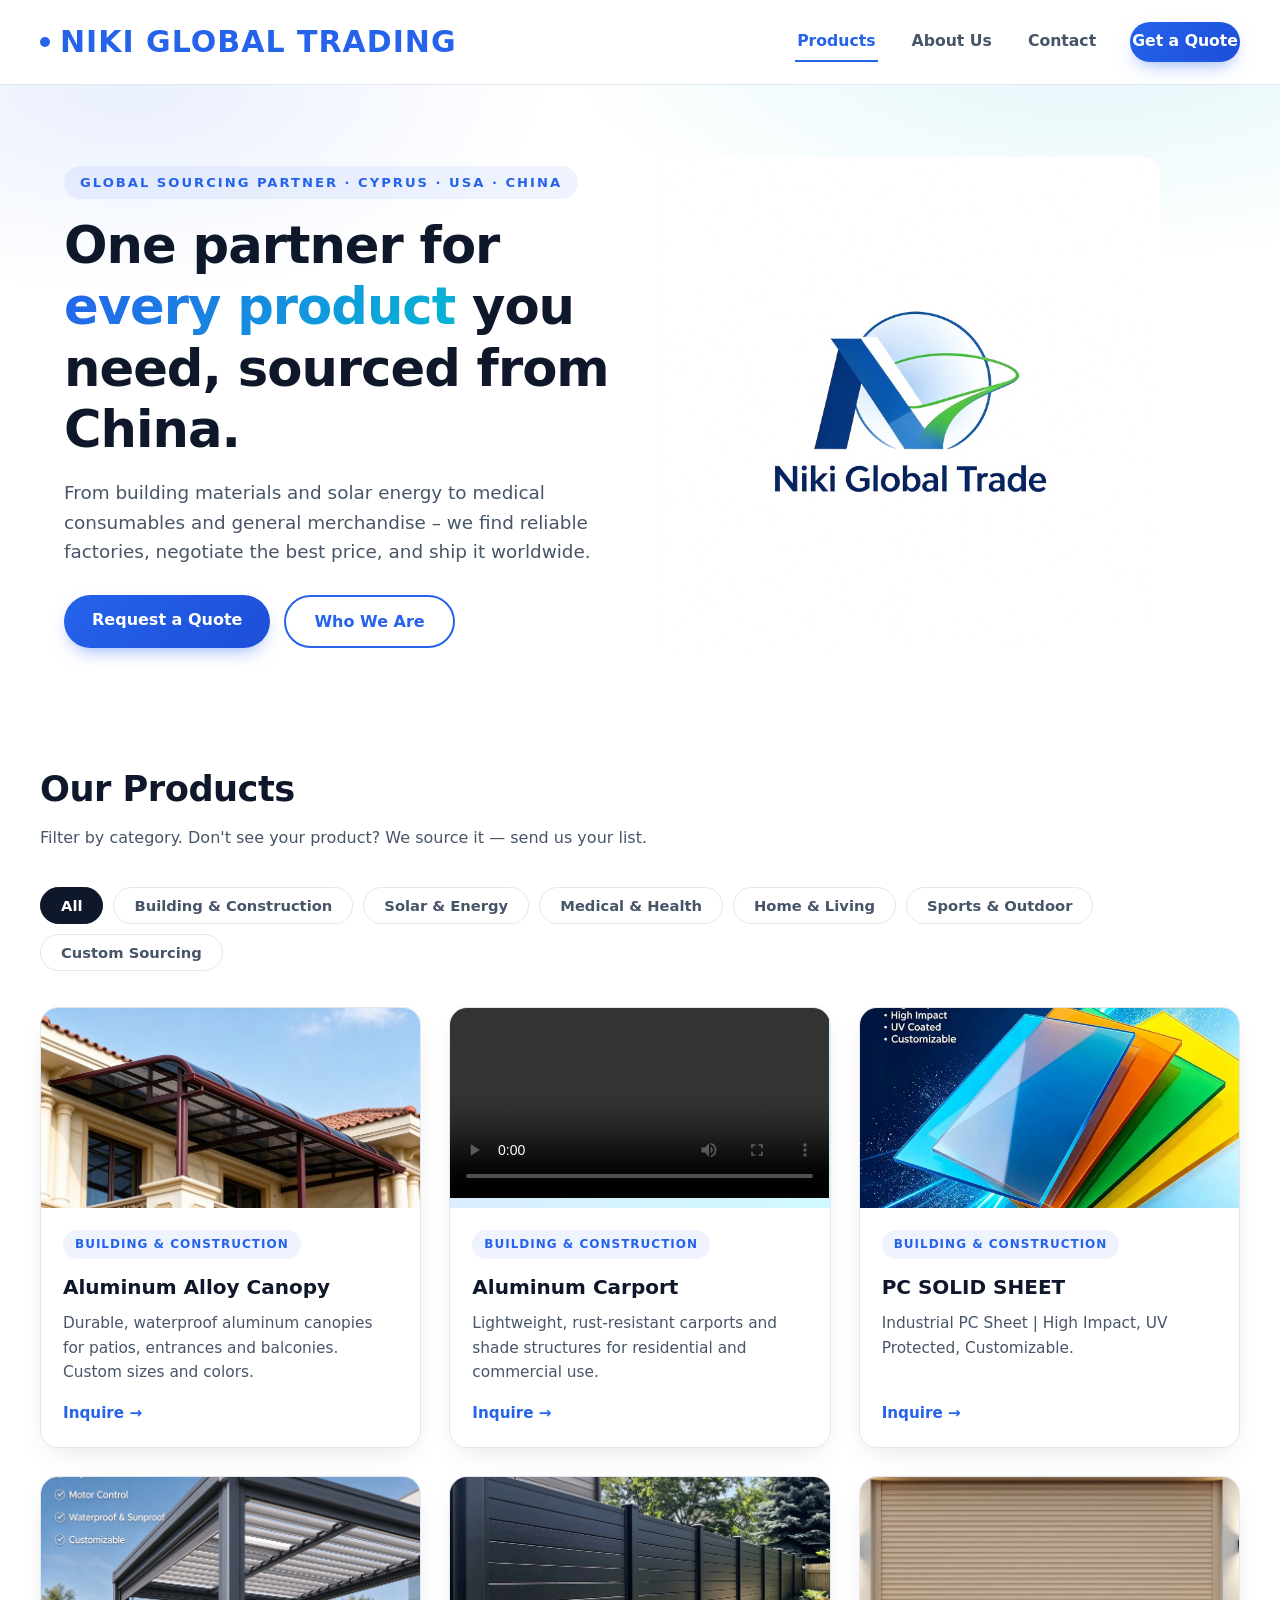
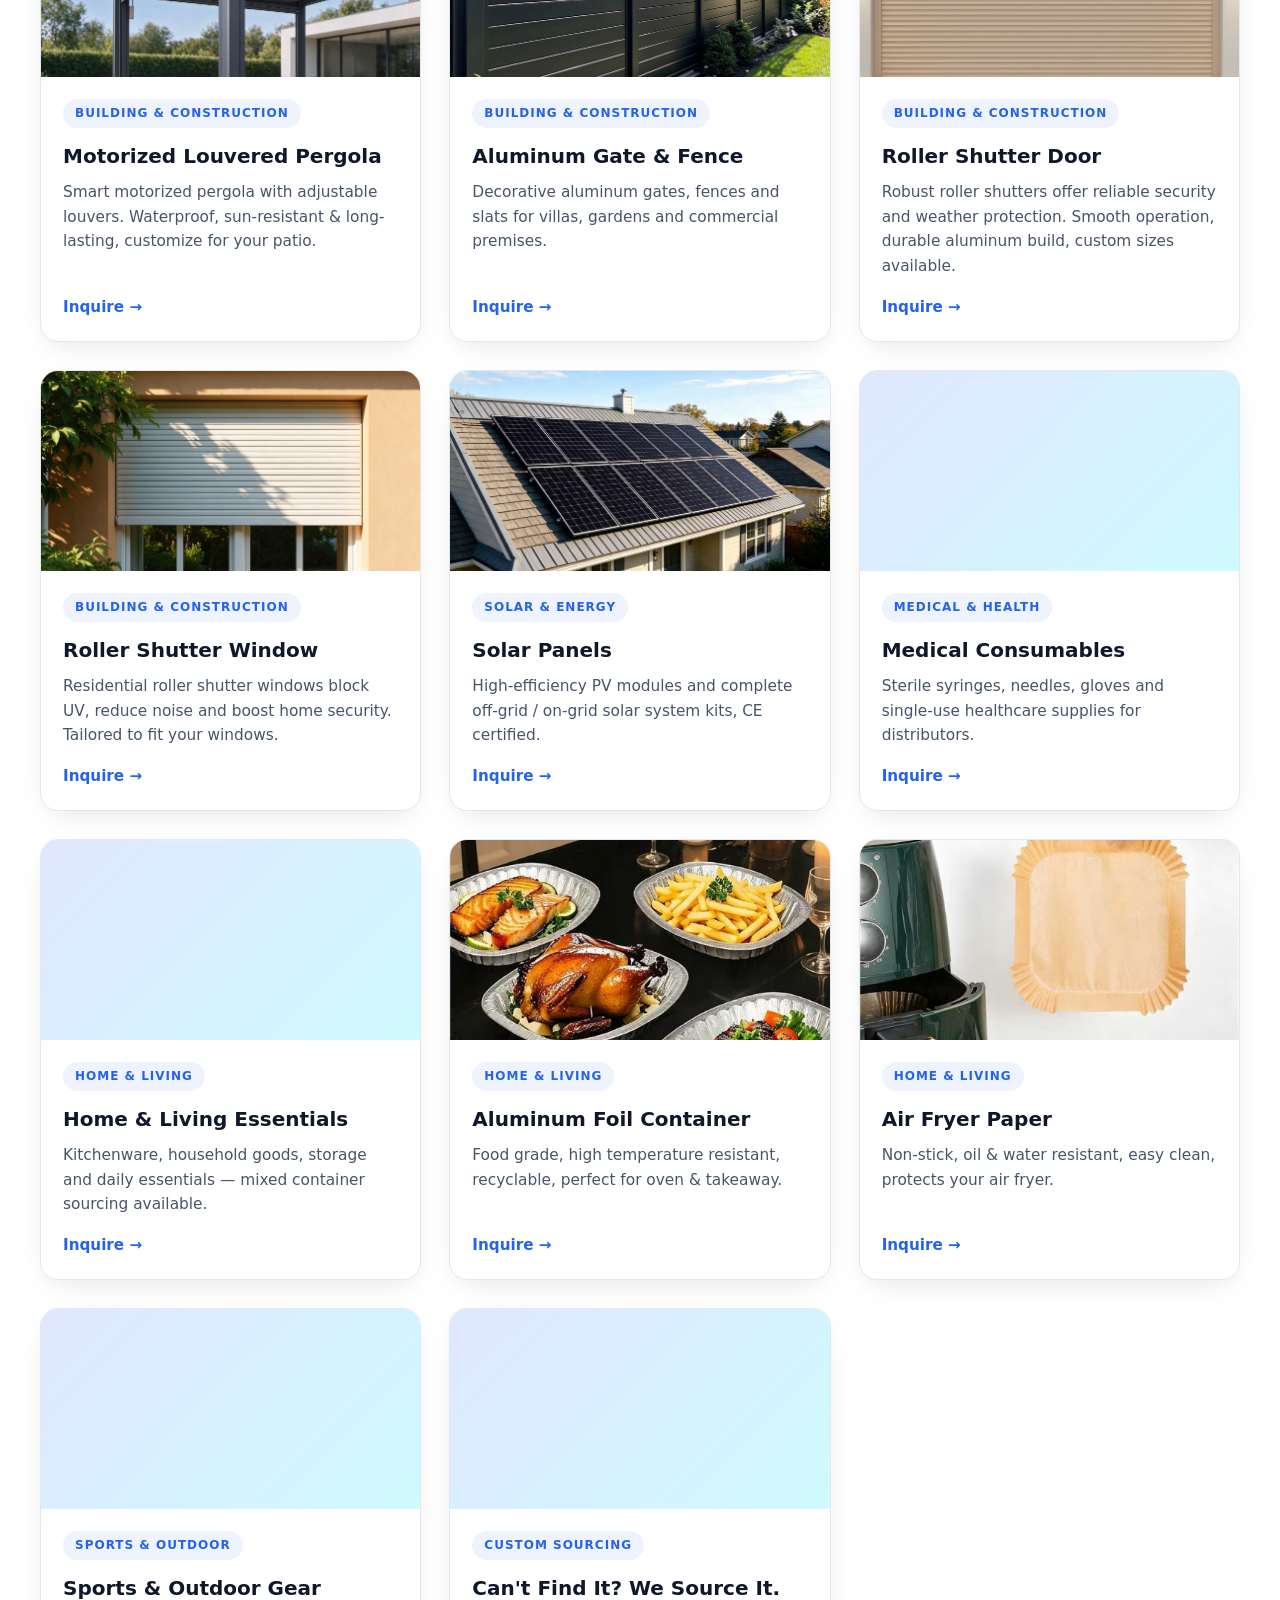
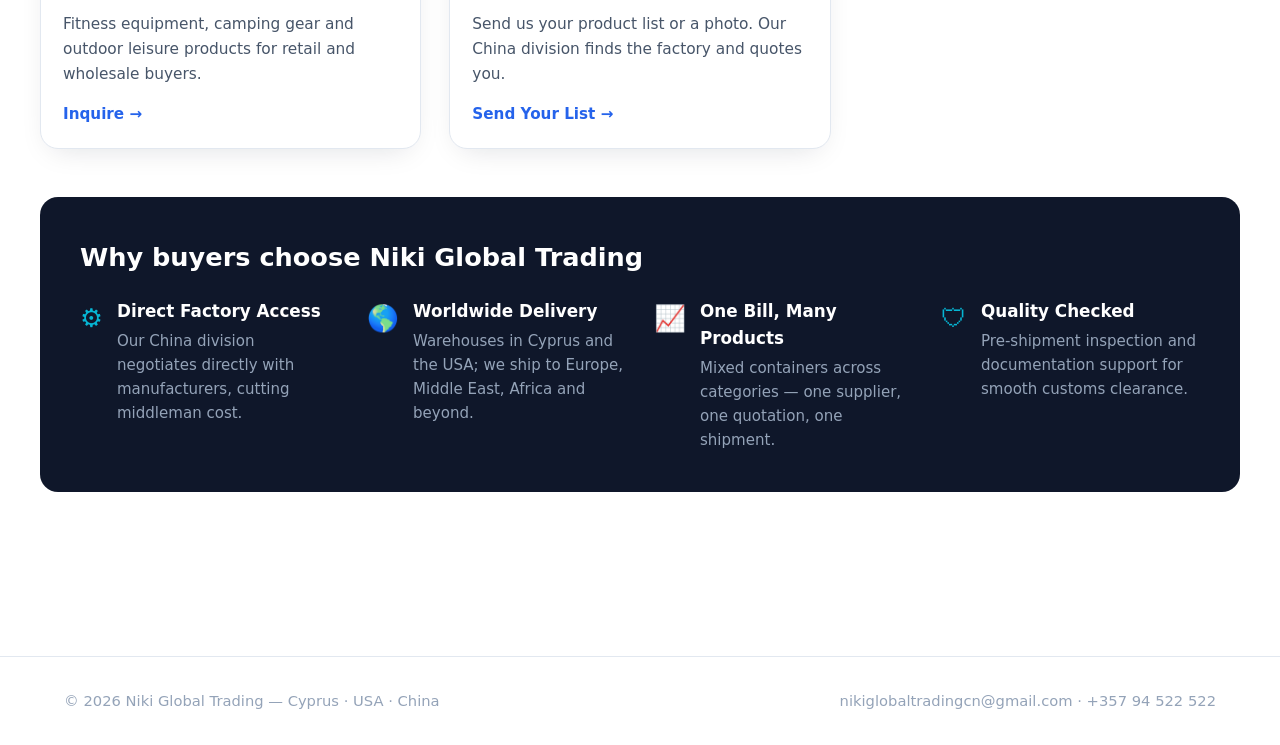
==== commit baa3492e: "Update index.html" ====
--- a/index.html
+++ b/index.html
@@ -88,7 +88,6 @@
 </div>
 
     <div class="product-card" data-category="building">
-     <div class="product-card" data-category="building">
   <div class="product-media">
     <video controls preload="metadata" style="width:100%;">
       <source src="videos/carport.mp4" type="video/mp4">
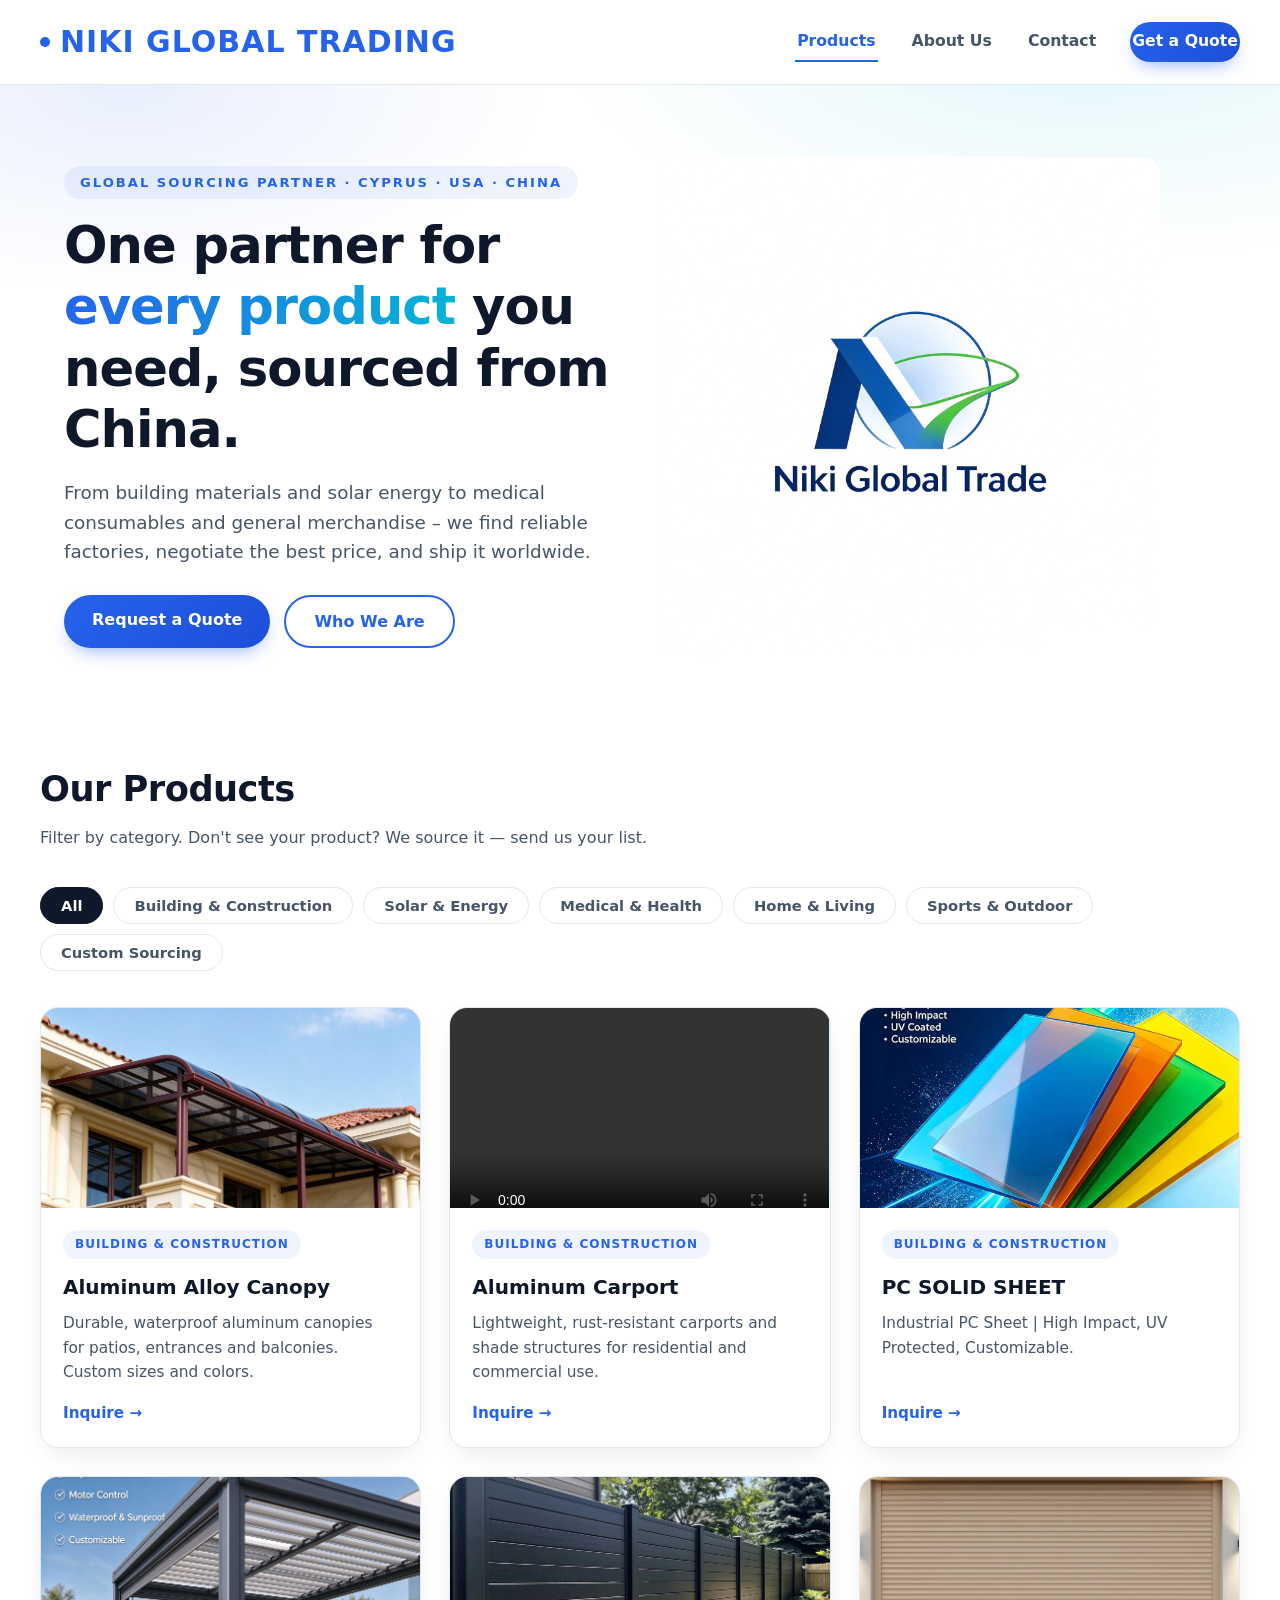
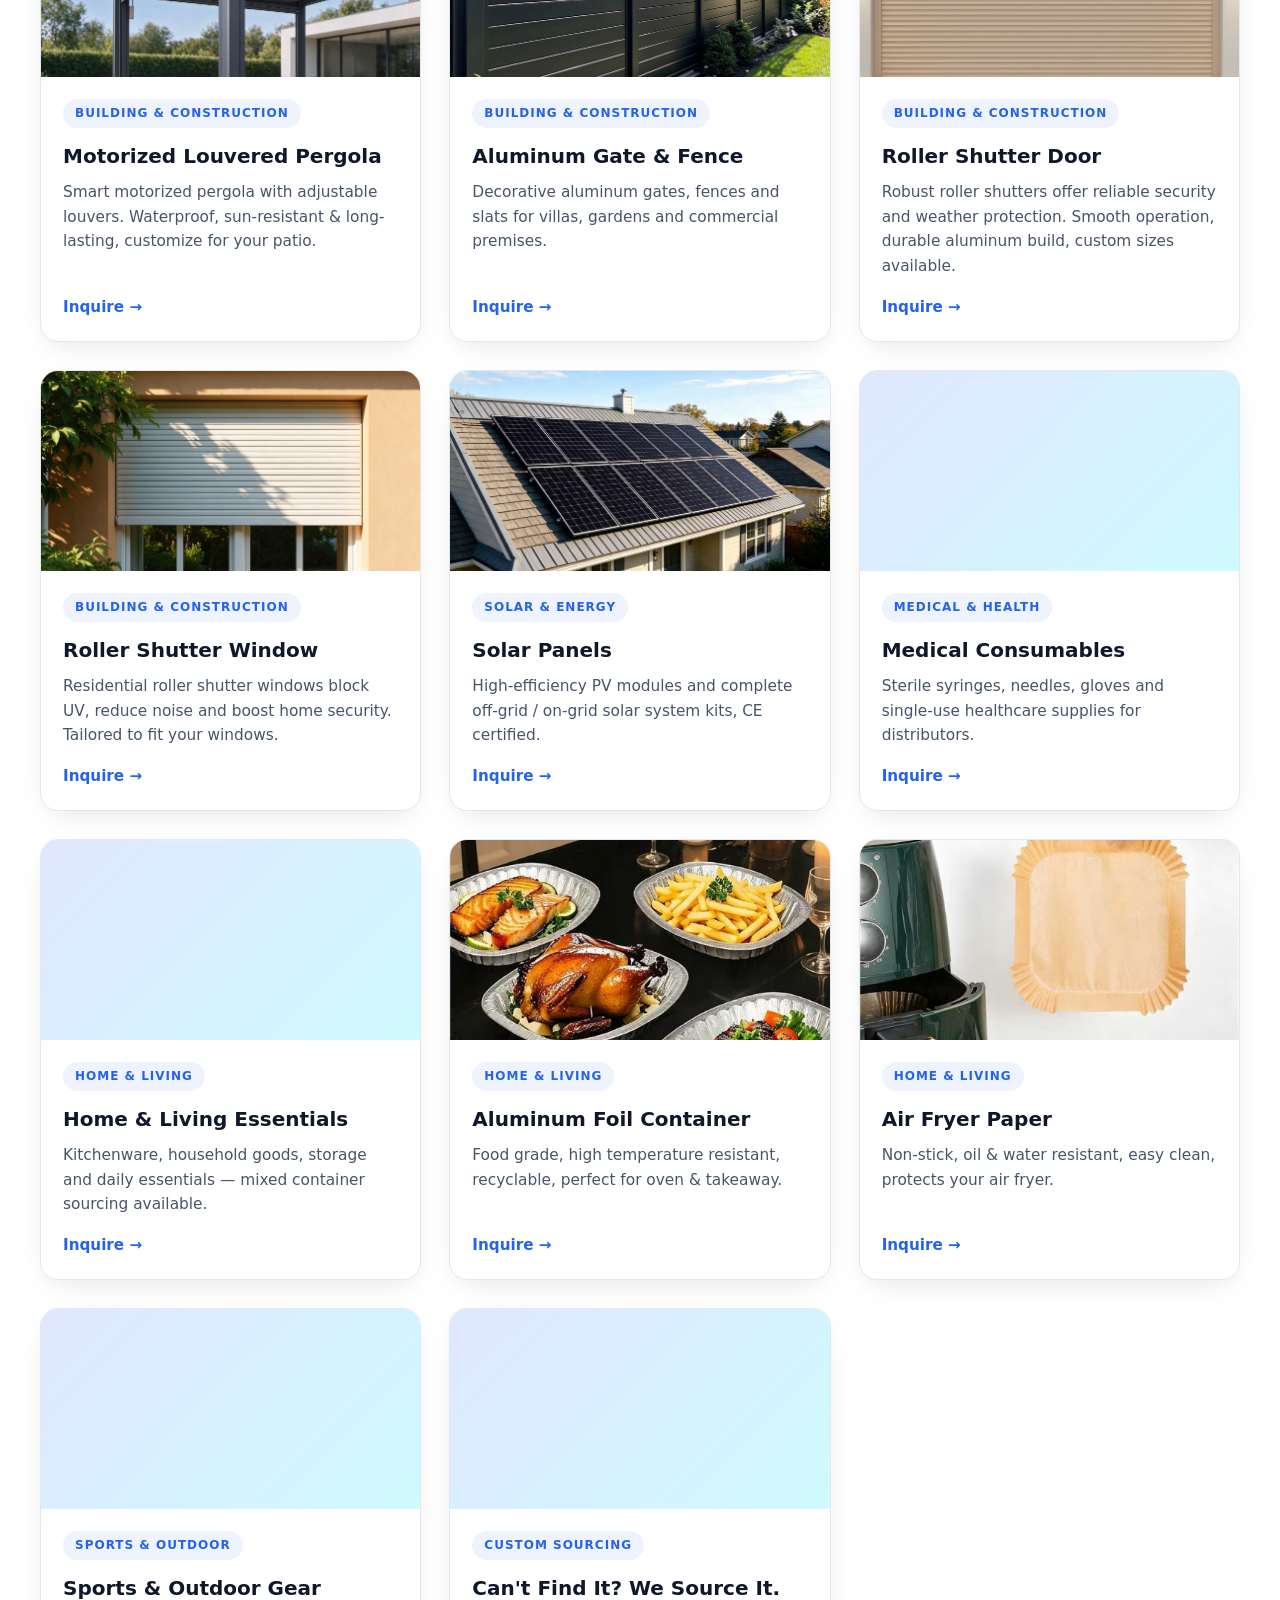
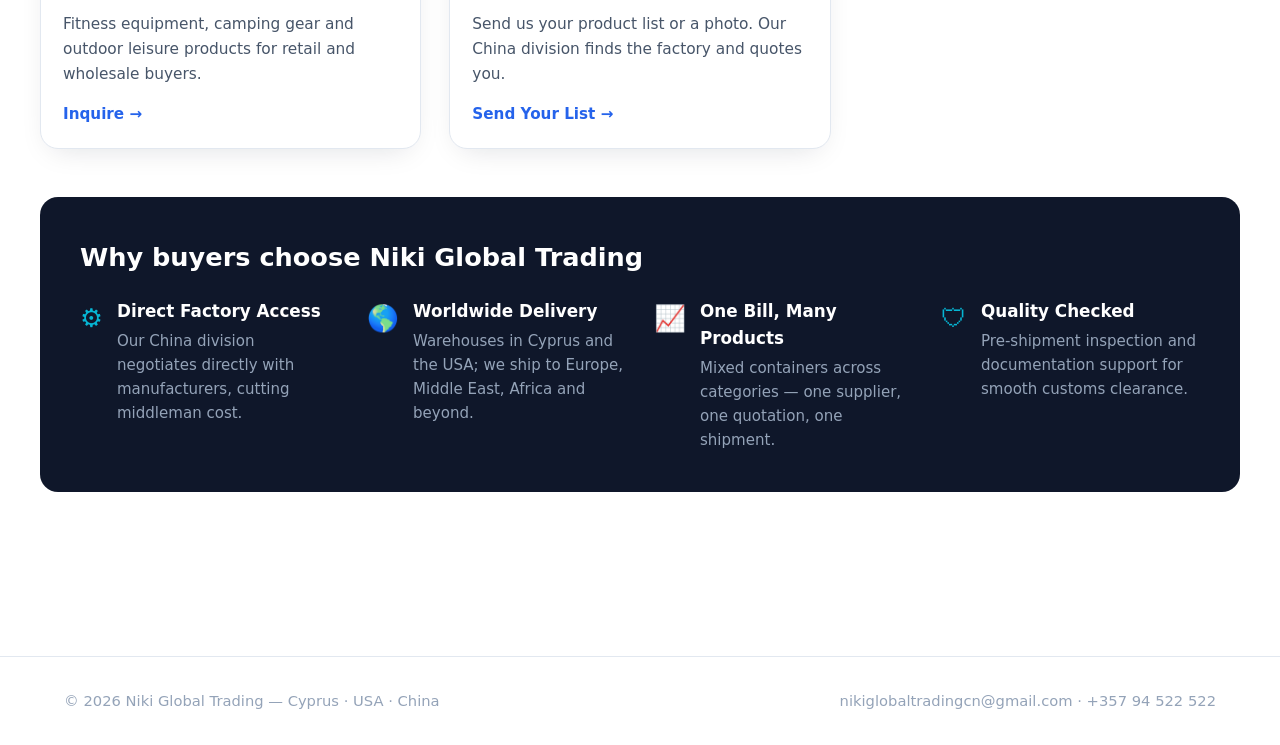
==== commit a97bb3a6: "Update index.html" ====
--- a/index.html
+++ b/index.html
@@ -89,10 +89,13 @@
 
     <div class="product-card" data-category="building">
   <div class="product-media">
-    <video controls preload="metadata" style="width:100%;">
+    <video controls preload="metadata" 
+           style="width:100%;height:240px;object-fit:cover;border-radius:inherit;"
+           controlsList="nodownload"
+           oncontextmenu="return false;">
       <source src="videos/carport.mp4" type="video/mp4">
     </video>
-  </div>
+</div>
   <div class="product-body">
     <span class="product-tag">Building &amp; Construction</span>
     <h3>Aluminum Carport</h3>
